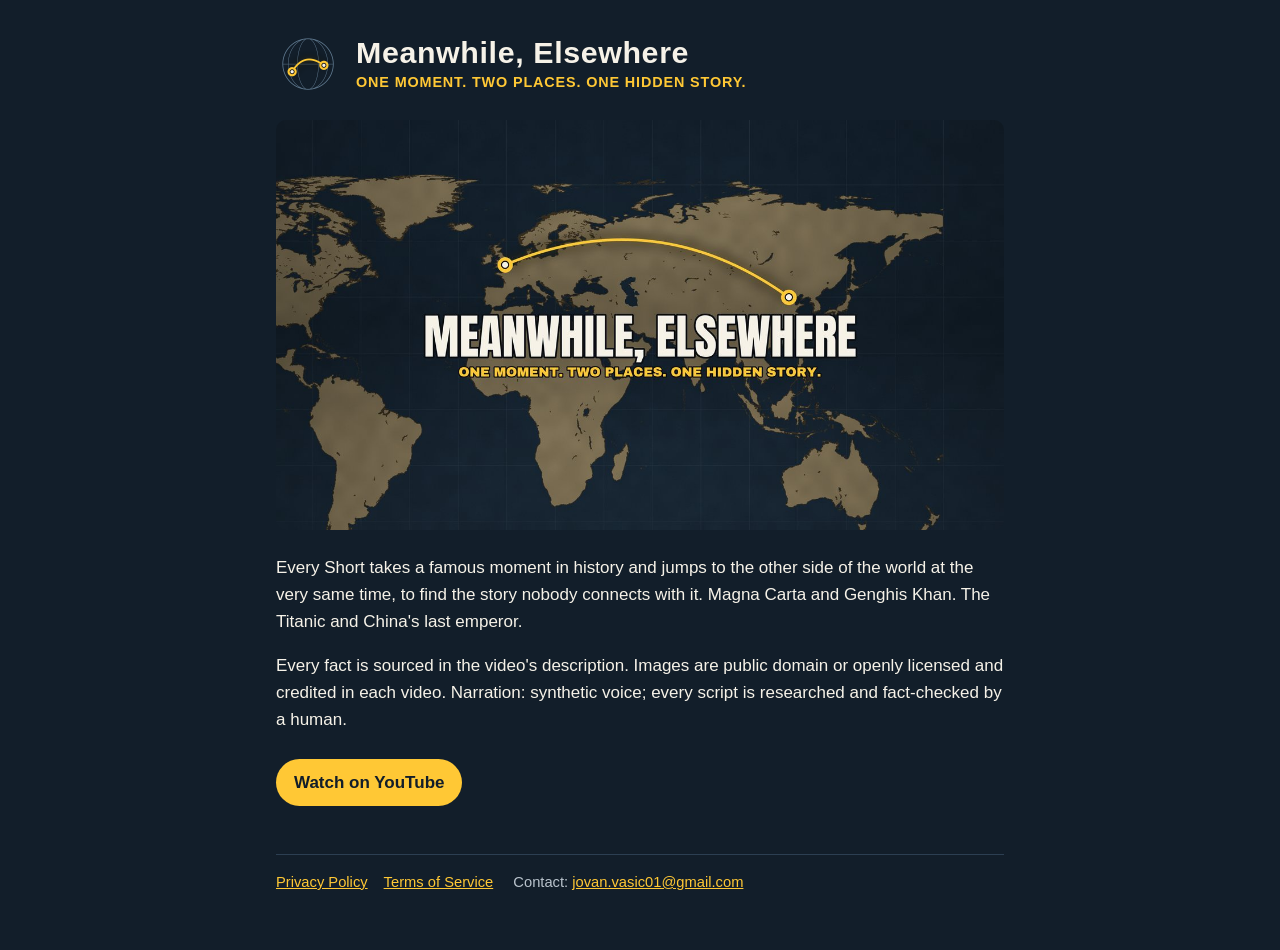
==== index.html @ 39d1a5b4 "Channel site: home, privacy policy and terms for the Meanwhile Elsewhere Uploader Co-Authored-By: Cl" ====
<!doctype html>
<html lang="en">
<head>
  <meta charset="utf-8">
  <meta name="viewport" content="width=device-width, initial-scale=1">
  <title>Meanwhile, Elsewhere</title>
  <meta name="description" content="One moment. Two places. One hidden story. Short history videos that connect a famous moment with what happened at the same time on the other side of the world.">
  <link rel="stylesheet" href="style.css">
  <link rel="icon" href="avatar.png">
</head>
<body>
<main>
  <header>
    <img src="avatar.png" alt="Meanwhile, Elsewhere logo">
    <div>
      <h1>Meanwhile, Elsewhere</h1>
      <div class="tagline">One moment. Two places. One hidden story.</div>
    </div>
  </header>

  <img class="banner" src="banner.jpg" alt="World map with an arc joining two places">

  <p>Every Short takes a famous moment in history and jumps to the other side of the world at the very
  same time, to find the story nobody connects with it. Magna Carta and Genghis Khan. The Titanic and
  China's last emperor.</p>
  <p>Every fact is sourced in the video's description. Images are public domain or openly licensed and
  credited in each video. Narration: synthetic voice; every script is researched and fact-checked by a human.</p>

  <a class="button" href="https://www.youtube.com/channel/UC6sdtjCsN9JhSHfYBqESREA">Watch on YouTube</a>

  <footer class="muted">
    <a href="privacy.html">Privacy Policy</a><a href="terms.html">Terms of Service</a>
    <span>Contact: <a href="mailto:jovan.vasic01@gmail.com">jovan.vasic01@gmail.com</a></span>
  </footer>
</main>
</body>
</html>
---- style.css ----
:root {
  --bg: #121e2a;
  --panel: #1a2a3a;
  --text: #f6f2e8;
  --muted: #b9c3cc;
  --accent: #ffc835;
  --line: #2c3f52;
}
* { box-sizing: border-box; }
body {
  margin: 0;
  background: var(--bg);
  color: var(--text);
  font: 17px/1.6 -apple-system, "Segoe UI", Roboto, Helvetica, Arial, sans-serif;
}
main { max-width: 760px; margin: 0 auto; padding: 32px 16px 56px; }
header { display: flex; align-items: center; gap: 16px; margin-bottom: 24px; }
header img { width: 64px; height: 64px; border-radius: 50%; }
header a { color: var(--text); text-decoration: none; }
h1 { font-size: 1.9rem; line-height: 1.2; margin: 0; letter-spacing: 0.02em; }
h2 { font-size: 1.2rem; margin: 2rem 0 0.5rem; color: var(--accent); }
p, li { color: var(--text); }
.tagline { color: var(--accent); font-weight: 700; letter-spacing: 0.06em; text-transform: uppercase; font-size: 0.9rem; }
.banner { width: 100%; border-radius: 10px; display: block; margin: 8px 0 24px; }
.button {
  display: inline-block; background: var(--accent); color: #121e2a; font-weight: 700;
  padding: 10px 18px; border-radius: 999px; text-decoration: none; margin: 8px 0;
}
a { color: var(--accent); }
.muted { color: var(--muted); font-size: 0.92rem; }
footer { border-top: 1px solid var(--line); margin-top: 40px; padding-top: 16px; }
footer a { margin-right: 16px; }
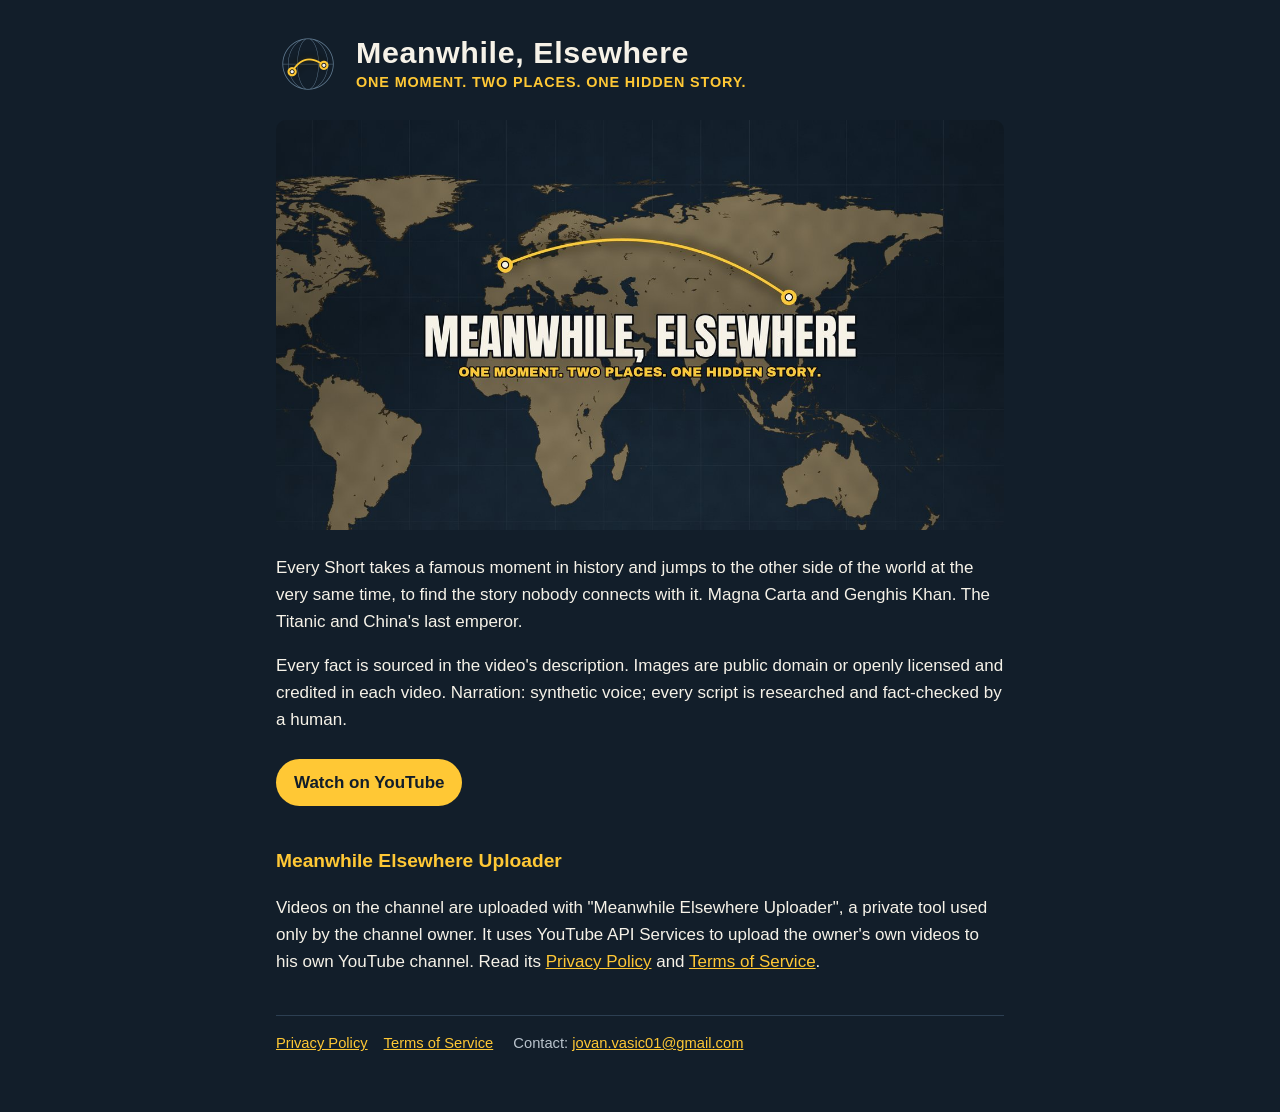
==== commit c615bbe3: "Home page: say what the uploader is, with links to its privacy policy and terms Co-Authored-By: Clau" ====
--- a/index.html
+++ b/index.html
@@ -28,6 +28,11 @@
 
   <a class="button" href="https://www.youtube.com/channel/UC6sdtjCsN9JhSHfYBqESREA">Watch on YouTube</a>
 
+  <h2>Meanwhile Elsewhere Uploader</h2>
+  <p>Videos on the channel are uploaded with "Meanwhile Elsewhere Uploader", a private tool used only by the
+  channel owner. It uses YouTube API Services to upload the owner's own videos to his own YouTube channel.
+  Read its <a href="privacy.html">Privacy Policy</a> and <a href="terms.html">Terms of Service</a>.</p>
+
   <footer class="muted">
     <a href="privacy.html">Privacy Policy</a><a href="terms.html">Terms of Service</a>
     <span>Contact: <a href="mailto:jovan.vasic01@gmail.com">jovan.vasic01@gmail.com</a></span>
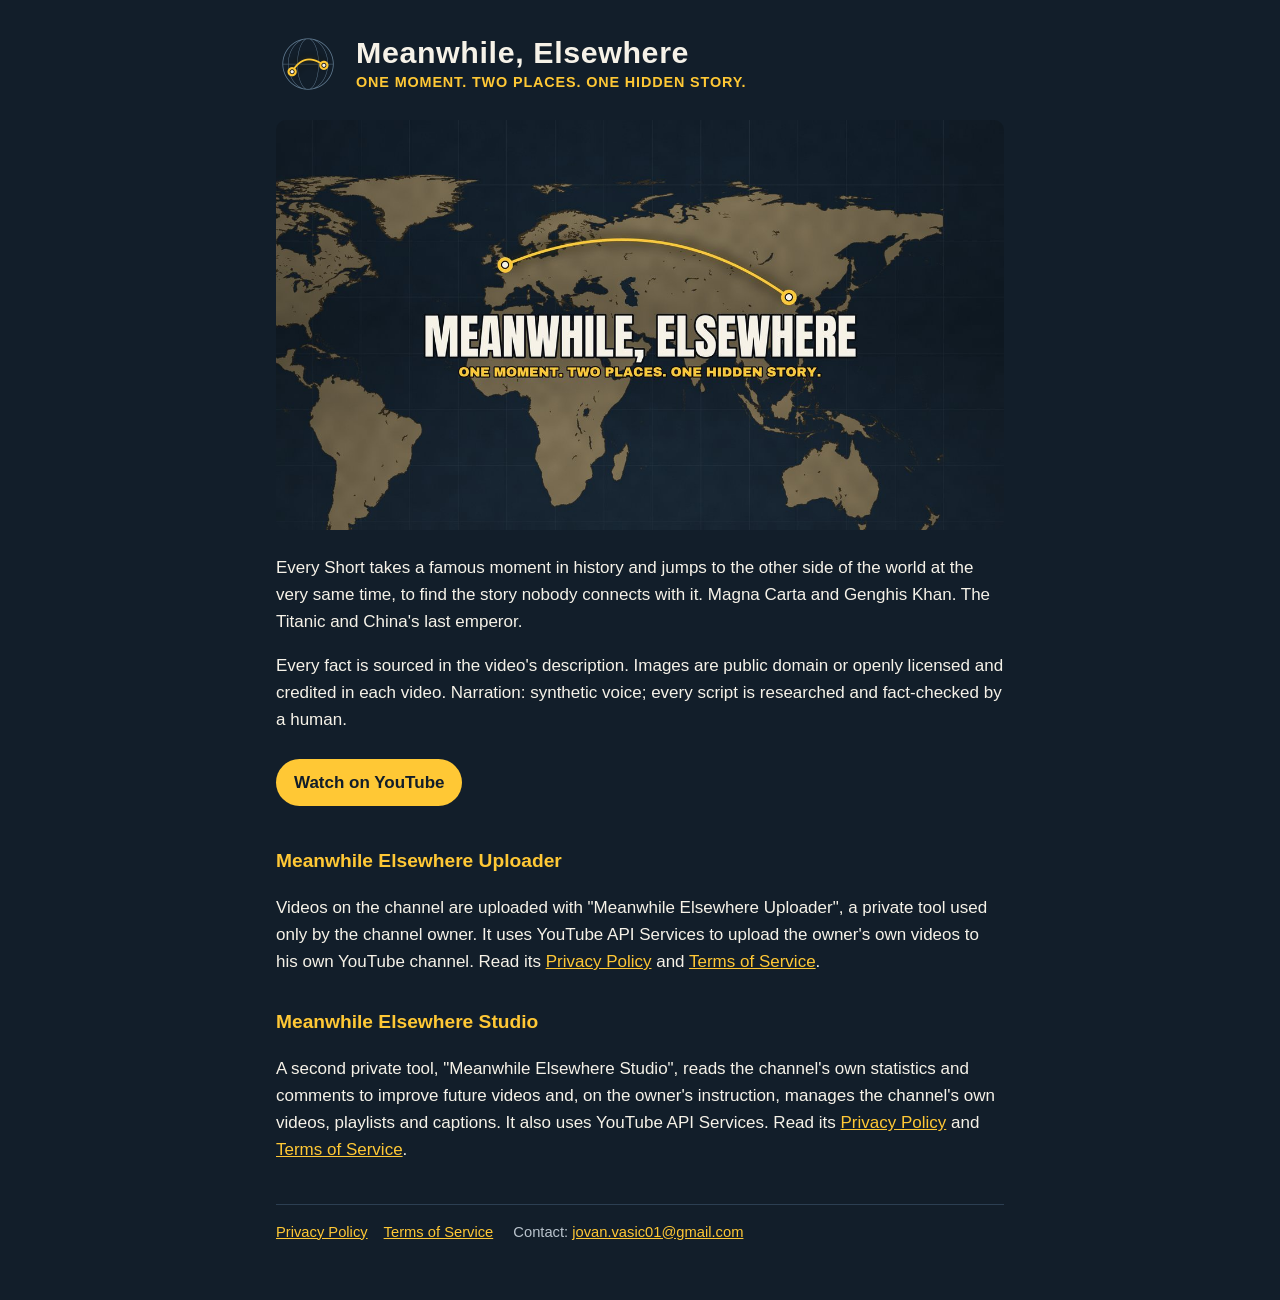
==== commit 039648d4: "Meanwhile Elsewhere Studio: privacy policy and terms, mentioned on the home page Co-Authored-By: Cla" ====
--- a/index.html
+++ b/index.html
@@ -33,6 +33,12 @@
   channel owner. It uses YouTube API Services to upload the owner's own videos to his own YouTube channel.
   Read its <a href="privacy.html">Privacy Policy</a> and <a href="terms.html">Terms of Service</a>.</p>
 
+  <h2>Meanwhile Elsewhere Studio</h2>
+  <p>A second private tool, "Meanwhile Elsewhere Studio", reads the channel's own statistics and comments to
+  improve future videos and, on the owner's instruction, manages the channel's own videos, playlists and
+  captions. It also uses YouTube API Services. Read its <a href="studio-privacy.html">Privacy Policy</a> and
+  <a href="studio-terms.html">Terms of Service</a>.</p>
+
   <footer class="muted">
     <a href="privacy.html">Privacy Policy</a><a href="terms.html">Terms of Service</a>
     <span>Contact: <a href="mailto:jovan.vasic01@gmail.com">jovan.vasic01@gmail.com</a></span>
